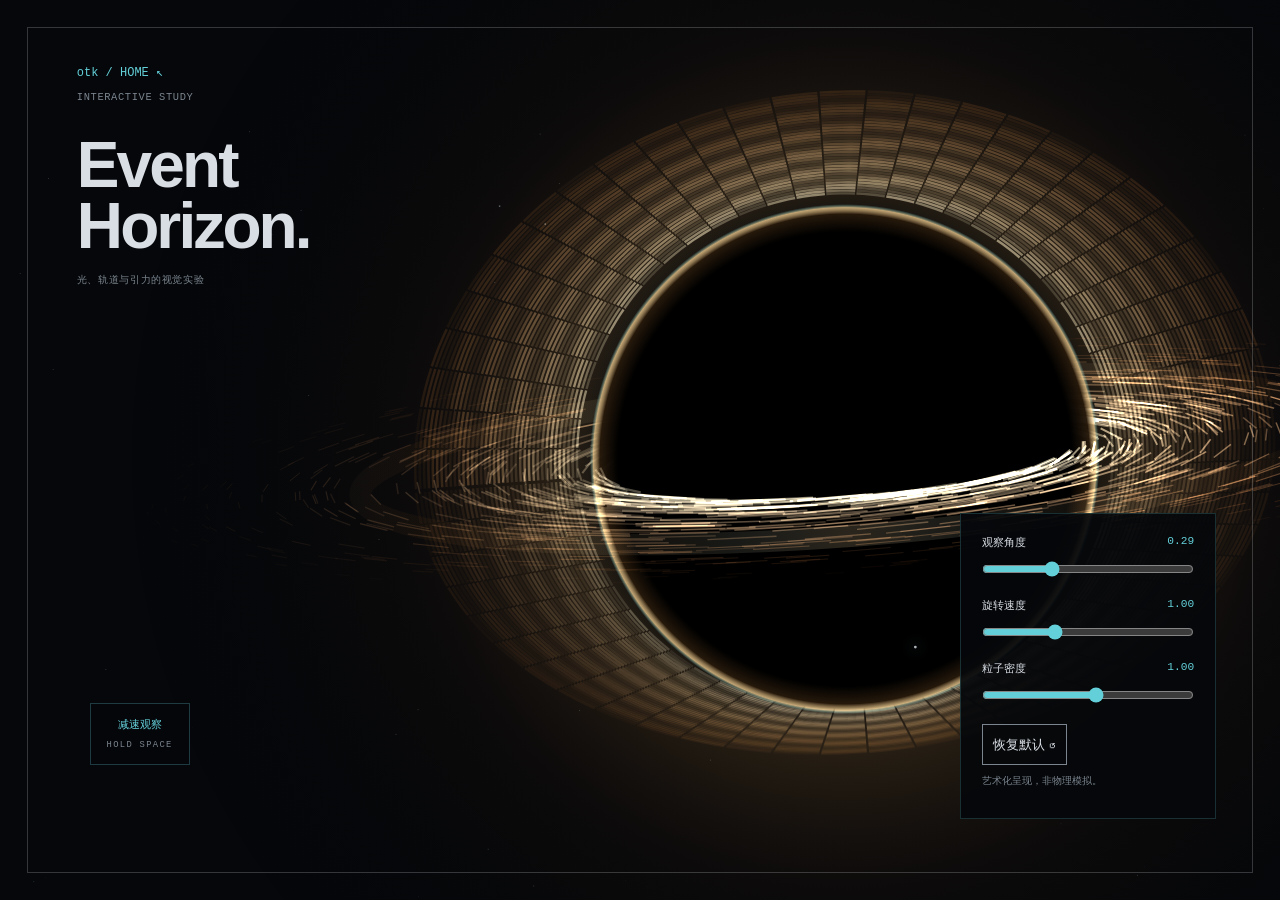
==== lab/index.html @ 73e8549d "feat: add interactive black hole lab and warm accretion visuals" ====
<!doctype html>
<html lang="zh-CN">
  <head>
    <meta charset="utf-8">
    <meta name="viewport" content="width=device-width, initial-scale=1">
    <meta name="theme-color" content="#05070a">
    <title>Event Horizon / otk lab</title>
    <link rel="stylesheet" href="../styles.css">
  </head>
  <body class="lab">
    <main class="beacon">
      <canvas id="signal" class="signal" aria-hidden="true"></canvas>
      <div class="frame" aria-hidden="true"></div>
      <header class="lab-heading"><a href="../">otk / HOME ↖</a><p>INTERACTIVE STUDY</p><h1>Event<br>Horizon.</h1><p>光、轨道与引力的视觉实验</p></header>
      <form class="lab-controls" hidden>
        <label for="angle">观察角度 <output for="angle" id="angle-value">0.29</output></label>
        <input id="angle" name="angle" type="range" min="0.1" max="0.7" step="0.01" value="0.29">
        <label for="speed">旋转速度 <output for="speed" id="speed-value">1.00</output></label>
        <input id="speed" name="speed" type="range" min="0" max="3" step="0.05" value="1">
        <label for="density">粒子密度 <output for="density" id="density-value">1.00</output></label>
        <input id="density" name="density" type="range" min="0.3" max="1.6" step="0.1" value="1">
        <button type="reset">恢复默认 ↺</button>
        <p>艺术化呈现，非物理模拟。</p>
      </form>
      <button class="observe" type="button" aria-pressed="false" hidden>减速观察 <span>HOLD SPACE</span></button>
      <noscript><p class="lab-controls">启用 JavaScript 后即可调整黑洞参数。</p></noscript>
    </main>
    <script src="../script.js"></script>
  </body>
</html>
---- styles.css ----
:root {
  color-scheme: dark;
  --void: #05070a;
  --white: #d9dee5;
  --cyan: #63cfd8;
  --coral: #ef5c68;
  --muted: #7b858f;
  --display: "Arial Narrow", "Aptos Narrow", "Helvetica Neue", Arial, sans-serif;
  --mono: "SFMono-Regular", Consolas, "Liberation Mono", monospace;
}

* { box-sizing: border-box; }
html, body { min-height: 100%; }
body { margin: 0; background: var(--void); color: var(--white); font-family: var(--mono); }
a { color: inherit; }

.skip-link {
  position: fixed; z-index: 100; top: .75rem; left: .75rem; padding: .65rem .8rem;
  background: var(--white); color: var(--void); transform: translateY(-160%);
}
.skip-link:focus { transform: translateY(0); }

.beacon {
  position: relative; min-height: 100svh; overflow: hidden; isolation: isolate;
  background: radial-gradient(circle at 61% 50%, rgba(99,207,216,.035), transparent 28%), var(--void);
}
.signal, .noise, .frame { position: absolute; inset: 0; }
.signal { z-index: 0; width: 100%; height: 100%; opacity: 0; animation: reveal-signal 1.4s .18s ease-out forwards; }
.noise {
  z-index: 4; pointer-events: none; opacity: .035;
  background-image: url("data:image/svg+xml,%3Csvg viewBox='0 0 180 180' xmlns='http://www.w3.org/2000/svg'%3E%3Cfilter id='n'%3E%3CfeTurbulence type='fractalNoise' baseFrequency='.95' numOctaves='3' stitchTiles='stitch'/%3E%3C/filter%3E%3Crect width='100%25' height='100%25' filter='url(%23n)' opacity='.5'/%3E%3C/svg%3E");
}
.frame { z-index: 3; margin: clamp(1rem,2.1vw,2rem); border: 1px solid rgba(217,222,229,.22); pointer-events: none; }
.corner { position: absolute; width: 2.6rem; height: 2.6rem; border-color: rgba(217,222,229,.72); }
.corner--tl { inset: -1px auto auto -1px; border-top: 1px solid; border-left: 1px solid; }
.corner--tr { inset: -1px -1px auto auto; border-top: 1px solid; border-right: 1px solid; }
.corner--bl { inset: auto auto -1px -1px; border-bottom: 1px solid; border-left: 1px solid; }
.corner--br { inset: auto -1px -1px auto; border-bottom: 1px solid; border-right: 1px solid; }
.axis { position: absolute; background: rgba(217,222,229,.08); }
.axis--x { height: 1px; left: 0; right: 0; top: 50%; }
.axis--y { width: 1px; top: 0; bottom: 0; left: 50%; }
.coordinates {
  position: absolute; z-index: 2; left: 22%; right: 22%; bottom: clamp(1.4rem,3vw,2.7rem);
  display: flex; justify-content: space-between; color: rgba(123,133,143,.48); font-size: .58rem; pointer-events: none;
}
.wordmark-wrap { position: absolute; z-index: 1; left: 7vw; top: 26%; transform: translateY(-52%); }
.wordmark {
  display: flex; margin: 0; color: var(--white); font-family: var(--display); font-size: clamp(6rem,19vw,20rem);
  gap: .045em; font-stretch: condensed; font-weight: 900; letter-spacing: 0; line-height: .72; text-transform: lowercase;
  filter: drop-shadow(0 0 2rem rgba(217,222,229,.06)); animation: resolve-wordmark 1.15s cubic-bezier(.16,1,.3,1) both;
}
.wordmark span { display: block; }
.wordmark__k { color: var(--white); }
.portal {
  position: absolute; z-index: 5; top: clamp(3rem,8vh,6rem); right: clamp(3.2rem,6vw,7rem); bottom: clamp(3rem,8vh,6rem);
  width: min(13rem,22vw); display: flex; flex-direction: column; align-items: stretch; justify-content: space-between; text-transform: uppercase;
}
.portal a {
  display: flex; justify-content: space-between; gap: 1.4rem; padding: .75rem 0; color: var(--cyan); font-size: .76rem;
  letter-spacing: .16em; text-decoration: none; border-bottom: 1px solid rgba(99,207,216,.2);
  transition: color 180ms ease,border-color 180ms ease,transform 180ms ease;
}
.portal a:hover, .portal a:focus-visible, .portal a[data-active="true"] { color: var(--white); border-color: var(--coral); transform: translateX(.35rem); }
.portal a:focus-visible { outline: 1px solid var(--cyan); outline-offset: .35rem; }
.portal__github { align-self: flex-end; width: 100%; }
.portal__index p { margin: 0 0 .65rem; color: var(--muted); font-size: .58rem; letter-spacing: .28em; }
.signature {
  position: absolute; z-index: 3; left: clamp(2.5rem,4vw,4.5rem); bottom: clamp(2.2rem,4vw,3.5rem);
  display: flex; align-items: center; gap: .65rem; color: rgba(123,133,143,.64); font-size: .55rem; letter-spacing: .2em;
}
.signature__pulse { width: .42rem; height: .42rem; background: var(--coral); box-shadow: 0 0 .8rem rgba(239,92,104,.7); animation: pulse 2.6s ease-in-out infinite; }

.subpage { min-height: 100svh; padding: clamp(1.2rem,3vw,2rem); background: var(--void); }
.subpage__frame {
  min-height: calc(100svh - clamp(2.4rem,6vw,4rem)); border: 1px solid rgba(217,222,229,.22); display: grid;
  grid-template-rows: auto 1fr auto; padding: clamp(1.5rem,4vw,4rem); background: radial-gradient(circle at 80% 20%,rgba(99,207,216,.04),transparent 27%);
}
.subpage__head, .subpage__foot { display: flex; justify-content: space-between; align-items: center; }
.subpage__head a, .subpage__foot a { color: var(--cyan); font-size: .68rem; letter-spacing: .16em; text-decoration: none; text-transform: uppercase; }
.subpage__head a:focus-visible, .subpage__foot a:focus-visible { outline: 1px solid var(--cyan); outline-offset: .4rem; }
.subpage__mark { font-weight: 700; letter-spacing: .08em; }
.subpage__content { align-self: center; max-width: 66rem; }
.subpage__eyebrow { color: var(--coral); font-size: .62rem; letter-spacing: .24em; text-transform: uppercase; }
.subpage h1 {
  margin: .4rem 0 0; font-family: var(--display); font-size: clamp(5rem,18vw,15rem); font-stretch: condensed;
  font-weight: 900; letter-spacing: -.07em; line-height: .85; text-transform: uppercase;
}
.subpage__line { width: min(30rem,80vw); height: 1px; margin-top: 2rem; background: linear-gradient(90deg,var(--cyan),transparent); }
.subpage__foot { color: var(--muted); font-size: .58rem; letter-spacing: .18em; text-transform: uppercase; }

@keyframes reveal-signal { to { opacity: 1; } }
@keyframes resolve-wordmark { from { opacity: 0; transform: translateX(-2rem); filter: blur(12px); } to { opacity: 1; transform: none; filter: blur(0); } }
@keyframes pulse { 0%,100% { opacity: .38; transform: scale(.8); } 50% { opacity: 1; transform: scale(1); } }

@media (max-width: 760px) {
  .frame { margin: .7rem; }
  .wordmark-wrap { left: 8vw; top: 20%; }
  .wordmark { font-size: 32vw; }
  .portal { top: auto; left: 10vw; right: 10vw; bottom: 9vh; width: auto; gap: 1.2rem; }
  .portal__github { width: 100%; }
  .portal__index { display: grid; grid-template-columns: 1fr 1fr; gap: 1rem; }
  .portal__index p { grid-column: 1/-1; margin: 0; }
  .coordinates { display: none; }
  .signature { top: 2rem; bottom: auto; left: 2rem; }
}

[hidden] { display: none !important; }
.observe { position: absolute; z-index: 5; left: 7vw; bottom: 15%; background: #05070acc; color: var(--cyan); border: 1px solid #63cfd844; padding: .85rem 1rem; font: .7rem var(--mono); cursor: pointer; }
.observe span { display: block; margin-top: .5rem; color: var(--muted); font-size: .55rem; letter-spacing: .15em; }
.observe[aria-pressed="true"] { border-color: var(--coral); color: var(--white); }
button:focus-visible, input:focus-visible { outline: 2px solid var(--cyan); outline-offset: 5px; }
.portal a { position: relative; background: #05070ab8; }
.portal a::before { content: ""; position: absolute; right: 100%; top: 50%; width: 3vw; height: 1px; background: linear-gradient(90deg, transparent, var(--cyan)); opacity: .25; transition: opacity .3s; }
.portal a:hover::before, .portal a:focus-visible::before { opacity: 1; }
.lab-heading { position: absolute; z-index: 2; top: 7%; left: 6%; }
.lab-heading a { color: var(--cyan); font-size: .75rem; text-decoration: none; }
.lab-heading h1 { font: 700 clamp(2.5rem,5vw,6rem)/.95 var(--display); letter-spacing: -.045em; margin: 2rem 0 1rem; }
.lab-heading p { color: var(--muted); font-size: .65rem; letter-spacing: .06em; }
.lab-controls { position: absolute; z-index: 5; right: 5%; bottom: 9%; width: 16rem; padding: 1.3rem; border: 1px solid #63cfd833; background: #05070aeb; }
.lab-controls label { display: flex; justify-content: space-between; font-size: .7rem; }
.lab-controls output { color: var(--cyan); }
.lab-controls input { width: 100%; margin: .7rem 0 1.3rem; accent-color: var(--cyan); }
.lab-controls button { background: transparent; color: var(--white); border: 1px solid var(--muted); padding: .65rem; cursor: pointer; }
.lab-controls p { color: var(--muted); font-size: .6rem; }
.entering .signal { transform: scale(2.4); filter: brightness(2); transition: transform .65s ease-in, filter .65s; transform-origin: 66% 51%; }
.entering .wordmark-wrap, .entering .portal { opacity: 0; transition: opacity .4s; }
@media (max-width: 760px) {
  .home .observe { top: 30%; bottom: auto; left: 8vw; padding: .6rem; }
  .observe span { display: none; }
  .portal__index a[data-signal="lab"] { grid-column: 1 / -1; }
  .lab .beacon { min-height: max(100svh, 860px); }
  .lab-heading { top: 3rem; }
  .lab-heading h1 { margin-top: 1.4rem; }
  .lab-controls { right: 6%; left: 6%; width: auto; bottom: 2rem; }
  .lab .observe { bottom: 21rem; left: 6%; }
}
@media (prefers-reduced-motion: reduce) {
  .entering .signal { transform: none; filter: none; transition: none; }
}

@media (prefers-reduced-motion: reduce) {
  *, *::before, *::after { animation-duration: .01ms !important; animation-iteration-count: 1 !important; scroll-behavior: auto !important; }
  .signal { opacity: 1; }
}
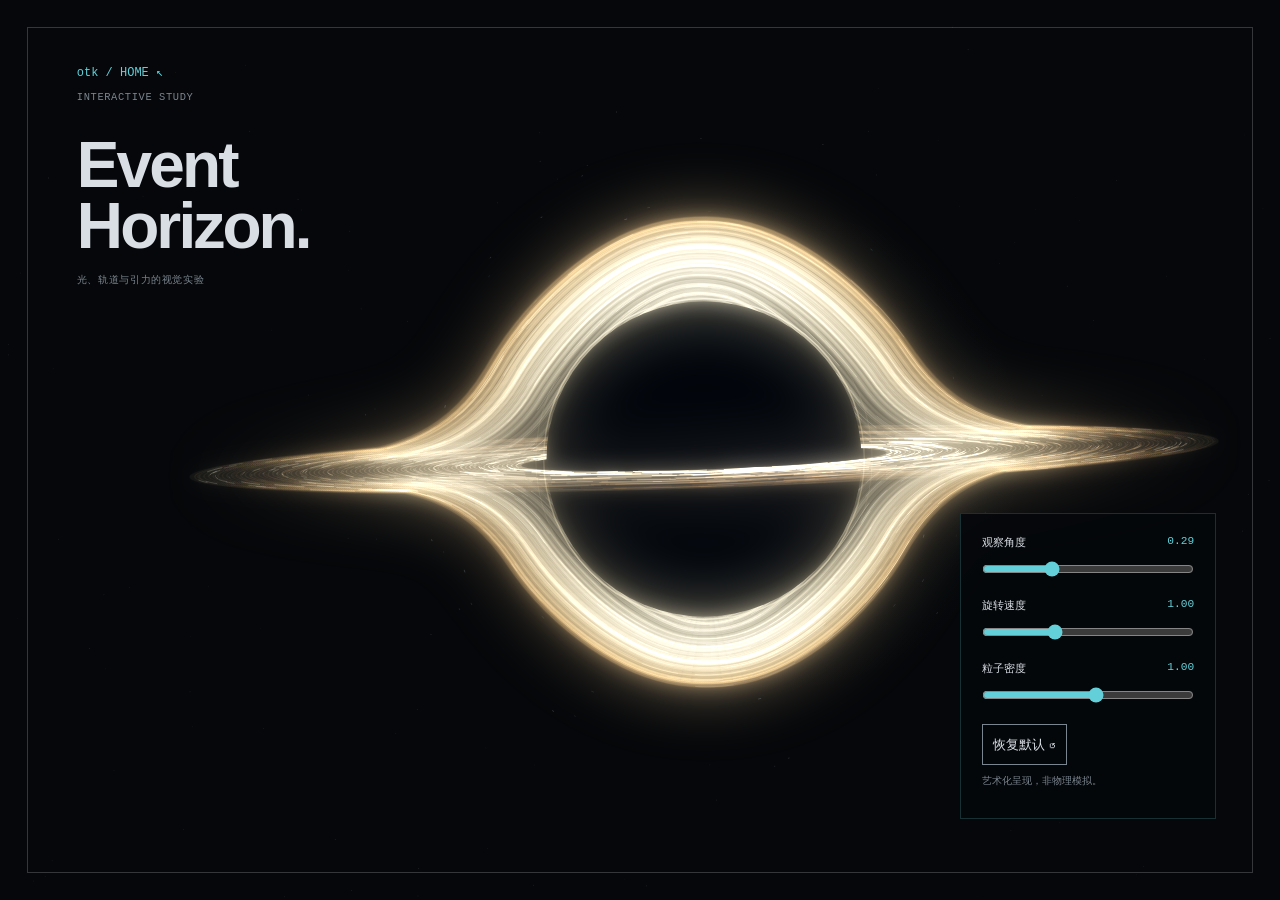
==== commit ad70df56: "fix: unify rotating black hole light bands" ====
--- a/lab/index.html
+++ b/lab/index.html
@@ -22,7 +22,6 @@
         <button type="reset">恢复默认 ↺</button>
         <p>艺术化呈现，非物理模拟。</p>
       </form>
-      <button class="observe" type="button" aria-pressed="false" hidden>减速观察 <span>HOLD SPACE</span></button>
       <noscript><p class="lab-controls">启用 JavaScript 后即可调整黑洞参数。</p></noscript>
     </main>
     <script src="../script.js"></script>
--- a/styles.css
+++ b/styles.css
@@ -105,9 +105,6 @@
 }
 
 [hidden] { display: none !important; }
-.observe { position: absolute; z-index: 5; left: 7vw; bottom: 15%; background: #05070acc; color: var(--cyan); border: 1px solid #63cfd844; padding: .85rem 1rem; font: .7rem var(--mono); cursor: pointer; }
-.observe span { display: block; margin-top: .5rem; color: var(--muted); font-size: .55rem; letter-spacing: .15em; }
-.observe[aria-pressed="true"] { border-color: var(--coral); color: var(--white); }
 button:focus-visible, input:focus-visible { outline: 2px solid var(--cyan); outline-offset: 5px; }
 .portal a { position: relative; background: #05070ab8; }
 .portal a::before { content: ""; position: absolute; right: 100%; top: 50%; width: 3vw; height: 1px; background: linear-gradient(90deg, transparent, var(--cyan)); opacity: .25; transition: opacity .3s; }
@@ -125,14 +122,11 @@
 .entering .signal { transform: scale(2.4); filter: brightness(2); transition: transform .65s ease-in, filter .65s; transform-origin: 66% 51%; }
 .entering .wordmark-wrap, .entering .portal { opacity: 0; transition: opacity .4s; }
 @media (max-width: 760px) {
-  .home .observe { top: 30%; bottom: auto; left: 8vw; padding: .6rem; }
-  .observe span { display: none; }
   .portal__index a[data-signal="lab"] { grid-column: 1 / -1; }
   .lab .beacon { min-height: max(100svh, 860px); }
   .lab-heading { top: 3rem; }
   .lab-heading h1 { margin-top: 1.4rem; }
   .lab-controls { right: 6%; left: 6%; width: auto; bottom: 2rem; }
-  .lab .observe { bottom: 21rem; left: 6%; }
 }
 @media (prefers-reduced-motion: reduce) {
   .entering .signal { transform: none; filter: none; transition: none; }
